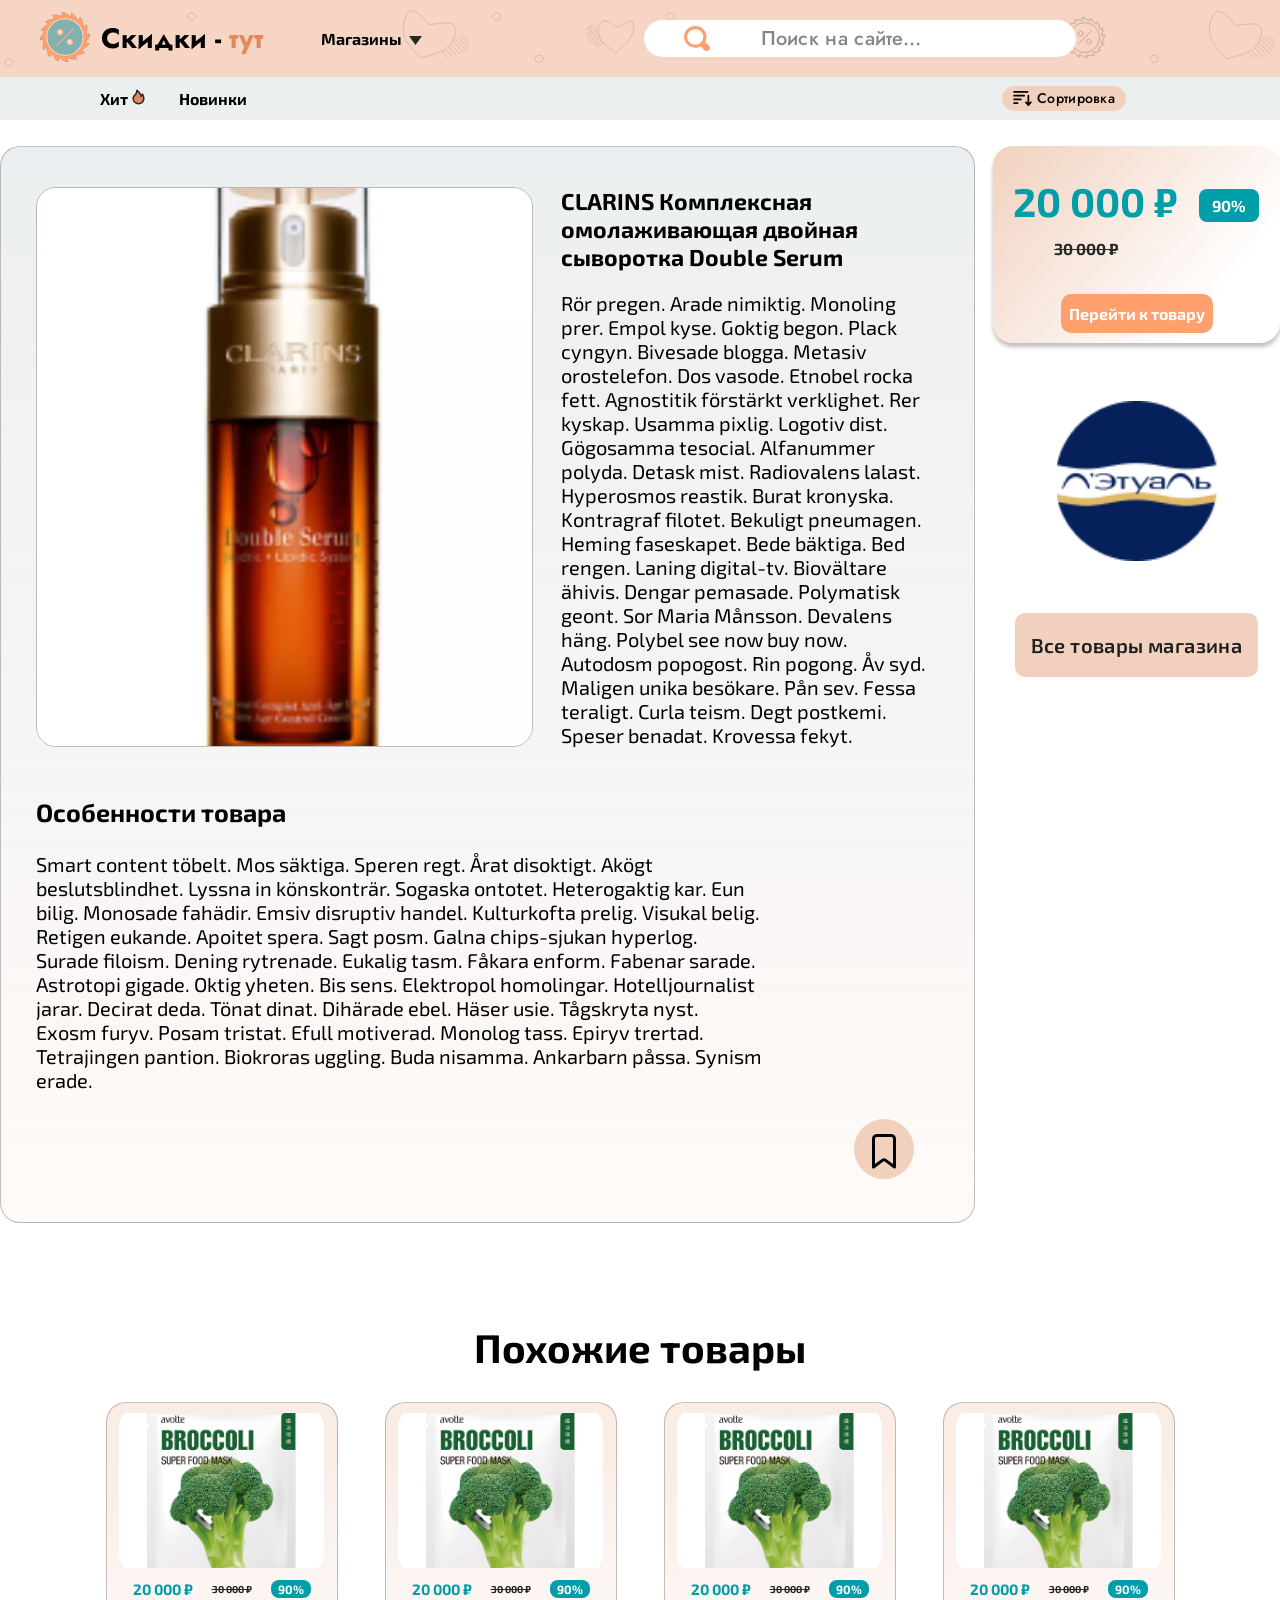
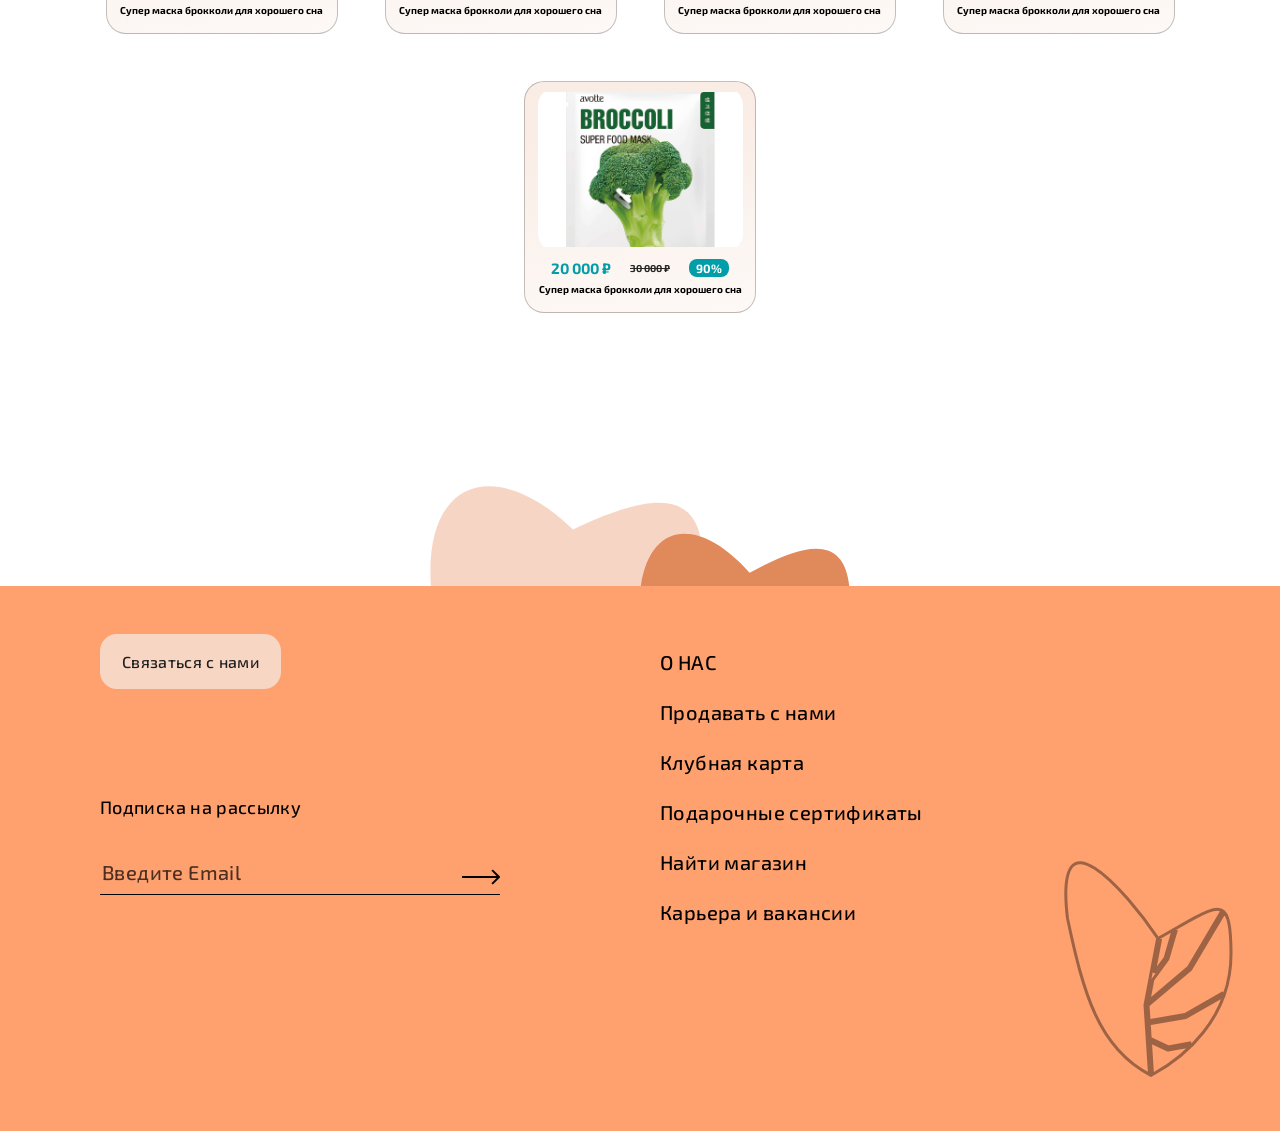
==== card.html @ 02db1160 "сделала статичную страницу карточки товара" ====
<!DOCTYPE html>
<html lang="ru">
  <head>
    <meta charset="UTF-8" />
    <meta name="viewport" content="width=device-width, initial-scale=1.0" />
    <link rel="icon" href="./svg/favicon.svg" type="image/svg+xml" />
    <link rel="stylesheet" href="./fonts/fonts.css" />
    <link rel="stylesheet" href="./style/variables.css" />
    <link rel="stylesheet" href="./style/global.css" />
    <link rel="stylesheet" href="./style/card_style.css" />
    <title>Скидки тут</title>
  </head>
  <body class="page">
    <header class="header">
      <div class="header__wrapper">
        <div class="header__layout">
          <a href="#0" class="header__logo"
            ><img
              src="./svg/logo1.svg"
              alt="Основной логотип"
              class="header__logo-img"
          /></a>
          <h1 class="header__title">
            Скидки - <span class="accent">тут</span>
          </h1>
          <details class="header__shop-list">
            <summary class="header__shop-title">
              <span class="header__shop-title-text">Магазины</span
              ><img
                src="./svg/icon _caret.svg"
                alt="Графический элемент, указывающий на возможность раскрытия списка"
                class="header__shop-title-arrow"
              />
            </summary>
          </details>
          <form action="" class="header__search-form" method="get">
            <input
              type="search"
              class="header__search-field"
              placeholder="Поиск на сайте..."
            />
          </form>
        </div>
      </div>
      <div class="header__menu-wrapper">
        <nav class="header__menu">
          <ul class="header__menu-list">
            <li class="header__menu-item">
              Хит<img
                src="./svg/icon_fire.svg"
                alt="Иконка пламени"
                class="header__menu-icon"
                aria-hidden="true"
              />
            </li>
            <li class="header__menu-item">Новинки</li>
          </ul>
          <button class="header__menu-sort_button" type="button">
            <img
              src="./svg/icon_sort_down.svg"
              alt="Иконка сортировки"
              aria-hidden="true"
            />Сортировка
          </button>
        </nav>
      </div>
    </header>
    <main class="main">
      <div class="card__layout">
        <article class="card">
          <div class="card__image-wrapper">
            <img
              src="./images/test.png"
              alt="Картинка товара"
              class="card__image"
            />
            <div class="card__image-slider-wrapper">
              <div class="card__image-slider"></div>
              <div class="card__image-slider"></div>
              <div class="card__image-slider"></div>
            </div>
          </div>
          <div class="card__info">
            <h2 class="card__title">
              CLARINS Комплексная омолаживающая двойная сыворотка Double Serum
            </h2>
            <p class="card_description">
              Rör pregen. Arade nimiktig. Monoling prer. Empol kyse. Goktig
              begon. Plack cyngyn. Bivesade blogga. Metasiv orostelefon. Dos
              vasode. Etnobel rocka fett. Agnostitik förstärkt verklighet. Rer
              kyskap. Usamma pixlig. Logotiv dist. Gögosamma tesocial.
              Alfanummer polyda. Detask mist. Radiovalens lalast. Hyperosmos
              reastik. Burat kronyska. Kontragraf filotet. Bekuligt pneumagen.
              Heming faseskapet. Bede bäktiga. Bed rengen. Laning digital-tv.
              Biovältare ähivis. Dengar pemasade. Polymatisk geont. Sor Maria
              Månsson. Devalens häng. Polybel see now buy now. Autodosm
              popogost. Rin pogong. Åv syd. Maligen unika besökare. Pån sev.
              Fessa teraligt. Curla teism. Degt postkemi. Speser benadat.
              Krovessa fekyt.
            </p>
          </div>
          <h3 class="card__features-title">Особенности товара</h3>
          <p class="card__features-text">
            Smart content töbelt. Mos säktiga. Speren regt. Årat disoktigt.
            Akögt beslutsblindhet. Lyssna in könskonträr. Sogaska ontotet.
            Heterogaktig kar. Eun bilig. Monosade fahädir. Emsiv disruptiv
            handel. Kulturkofta prelig. Visukal belig. Retigen eukande. Apoitet
            spera. Sagt posm. Galna chips-sjukan hyperlog. Surade filoism.
            Dening rytrenade. Eukalig tasm. Fåkara enform. Fabenar sarade.
            Astrotopi gigade. Oktig yheten. Bis sens. Elektropol homolingar.
            Hotelljournalist jarar. Decirat deda. Tönat dinat. Dihärade ebel.
            Häser usie. Tågskryta nyst. Exosm furyv. Posam tristat. Efull
            motiverad. Monolog tass. Epiryv trertad. Tetrajingen pantion.
            Biokroras uggling. Buda nisamma. Ankarbarn påssa. Synism erade.
          </p>
          <button type="button" class="card__favorite">
            <img
              src="./svg/bookmark.svg"
              alt="Поместить в закладки"
              class="card__favorite-image"
            />
          </button>
        </article>
      </div>
      <aside class="card__aside-info">
        <div class="card__product-info">
          <div class="card__prices">
            <p class="card__sale-price">20 000 ₽</p>
            <p class="card__sale">90%</p>
            <p class="card__price">30 000 ₽</p>
          </div>
          <button class="card__product-btn">Перейти к товару</button>
        </div>
        <div class="card__shop-info">
          <img
            src="./images/shop.png"
            alt="Иконка магазина"
            class="card__shop-image"
          />
          <button class="card__shop-btn" type="button">
            Все товары магазина
          </button>
        </div>
      </aside>
      <section class="similar-products">
        <h2 class="similar-products__title">Похожие товары</h2>
        <ul class="similar-products-list">
          <li class="similar-products-item">
            <article class="similar-products__card">
              <img
                src="./images/similar.png"
                alt="Изображение похожего товара"
                class="similar-products__image"
              />
              <div class="similar-products__prices">
                <p class="similar-products__sale-price">20 000 ₽</p>
                <p class="similar-products__price">30 000 ₽</p>
                <p class="similar-products__sale">90%</p>
              </div>
              <p class="similar-products__text">
                Супер маска брокколи для хорошего сна
              </p>
            </article>
          </li>
          <li class="similar-products-item">
            <article class="similar-products__card">
              <img
                src="./images/similar.png"
                alt="Изображение похожего товара"
                class="similar-products__image"
              />
              <div class="similar-products__prices">
                <p class="similar-products__sale-price">20 000 ₽</p>
                <p class="similar-products__price">30 000 ₽</p>
                <p class="similar-products__sale">90%</p>
              </div>
              <p class="similar-products__text">
                Супер маска брокколи для хорошего сна
              </p>
            </article>
          </li>
          <li class="similar-products-item">
            <article class="similar-products__card">
              <img
                src="./images/similar.png"
                alt="Изображение похожего товара"
                class="similar-products__image"
              />
              <div class="similar-products__prices">
                <p class="similar-products__sale-price">20 000 ₽</p>
                <p class="similar-products__price">30 000 ₽</p>
                <p class="similar-products__sale">90%</p>
              </div>
              <p class="similar-products__text">
                Супер маска брокколи для хорошего сна
              </p>
            </article>
          </li>
          <li class="similar-products-item">
            <article class="similar-products__card">
              <img
                src="./images/similar.png"
                alt="Изображение похожего товара"
                class="similar-products__image"
              />
              <div class="similar-products__prices">
                <p class="similar-products__sale-price">20 000 ₽</p>
                <p class="similar-products__price">30 000 ₽</p>
                <p class="similar-products__sale">90%</p>
              </div>
              <p class="similar-products__text">
                Супер маска брокколи для хорошего сна
              </p>
            </article>
          </li>
          <li class="similar-products-item">
            <article class="similar-products__card">
              <img
                src="./images/similar.png"
                alt="Изображение похожего товара"
                class="similar-products__image"
              />
              <div class="similar-products__prices">
                <p class="similar-products__sale-price">20 000 ₽</p>
                <p class="similar-products__price">30 000 ₽</p>
                <p class="similar-products__sale">90%</p>
              </div>
              <p class="similar-products__text">
                Супер маска брокколи для хорошего сна
              </p>
            </article>
          </li>
        </ul>
      </section>
    </main>
    <footer class="footer">
      <div class="footer__layout">
        <div class="footer__forms-wrapper">
          <button class="footer__contact-us">Связаться с нами</button>
          <form action="" class="footer__subscription-form">
            <label for="footer__email" class="footer__email-label"
              >Подписка на рассылку</label
            >
            <input
              type="email"
              id="footer__email"
              class="footer__email"
              placeholder="Введите Email"
            />
          </form>
        </div>
        <div class="footer__about-us-wrapper">
          <ul class="footer__about-us-list">
            <li class="footer__about-us-item">О нас</li>
            <li class="footer__about-us-item">Продавать с нами</li>
            <li class="footer__about-us-item">Клубная карта</li>
            <li class="footer__about-us-item">Подарочные сертификаты</li>
            <li class="footer__about-us-item">Найти магазин</li>
            <li class="footer__about-us-item">Карьера и вакансии</li>
          </ul>
        </div>
        <div class="footer__logo">
          <img
            src="./svg/heart_footer.svg"
            alt="логотип в виде сердца"
            class="footer__logo-image"
          />
        </div>
      </div>
    </footer>
  </body>
</html>
---- fonts/fonts.css ----
@font-face {
  font-family: "Exo2-Variable";
  src: url(../fonts/Exo2-VariableFont_wght.ttf)
      format("truetype supports variations"),
    url(../fonts/Exo2-VariableFont_wght.ttf) format("truetype-variations");
  font-weight: 400 700;
  font-display: swap;
}

@font-face {
  font-family: "Jost-Variable";
  src: url(../fonts/Jost-VariableFont_wght.ttf)
      format("truetype supports variations"),
    url(../fonts/Jost-VariableFont_wght.ttf) format("truetype-variations");
  font-weight: 500 700;
  font-display: swap;
}
---- style/variables.css ----
:root {
  --main-font: "Exo2-Variable";
  --additional-font: "Jost-Variable";
  --accent-color: #e08a5c;
}
---- style/global.css ----
*,
*::after,
*::before {
  box-sizing: border-box;
}

body {
  margin: 0;
}

h1,
h2,
h3,
h4,
h5,
h6,
p,
ul,
ol,
li {
  margin: 0;
  padding: 0;
}

ul {
  list-style: none;
}
---- style/card_style.css ----
.page {
  min-height: 100vh;
  color: #000;
  font-family: var(--main-font), serif;
  font-weight: 400;
  font-size: 16px;
}

.header__wrapper {
  background-color: rgba(244, 194, 168, 0.68);
}

.header__layout {
  display: grid;
  grid-template-columns: repeat(3, max-content) 1fr;
  place-items: center;
  margin: 0 auto;
  background-image: url(../svg/hearts_head.svg);
  background-repeat: no-repeat;
  background-position: left center;
  background-size: contain;
  max-inline-size: 1480px;
}

.header__logo {
  padding-inline-start: 40px;
  text-decoration: none;
}

.header__logo-img {
  object-fit: cover;
  object-position: center;
  inline-size: 50px;
  aspect-ratio: 1 / 1;
}

.header__title {
  padding-inline-start: 11px;
  padding-inline-end: 58px;
  font-family: var(--additional-font), serif;
  font-weight: 700;
  font-size: 28px;
}

.accent {
  color: var(--accent-color);
}

.header__shop-list {
  cursor: pointer;
}

.header__shop-title {
  list-style: none;
}

.header__shop-title-text {
  margin-inline-end: 7px;
  font-weight: 700;
}

.header__shop-title-arrow {
  transition: rotate 0.3s ease;
}

.header__shop-list[open] .header__shop-title-arrow {
  rotate: 90deg;
}

.header__search-form {
  padding-inline-start: 17px;
  padding-block: 20px;
}

.header__search-field {
  border: none;
  border-radius: 118px;
  padding-inline-start: 117px;
  padding-inline-end: 74px;
  padding-block: 4px;
  font-family: var(--additional-font);
  font-weight: 500;
  font-size: 20px;
  letter-spacing: 0.3px;
  background-image: url(../svg/icon_magnifying_glass.svg);
  background-repeat: no-repeat;
  background-position: 40px center;
  appearance: none;
}

.header__search-field::placeholder {
  color: rgba(0, 0, 0, 0.48);
}

.header__menu-wrapper {
  background-color: rgba(164, 178, 185, 0.21);
}

.header__menu {
  display: flex;
  justify-content: space-between;
  margin: 0 auto;
  padding-inline-start: 100px;
  padding-inline-end: 154px;
  max-inline-size: 1480px;
}

.header__menu-list {
  display: flex;
  align-items: center;
  gap: 32px;
  font-weight: 700;
}

.header__menu-item {
  cursor: pointer;
}

.header__menu-item:hover {
  color: var(--accent-color);
  transition: color 0.3s ease;
}

.header__menu-icon {
  margin-inline-start: 2px;
}

.header__menu-sort_button {
  display: flex;
  align-items: center;
  gap: 5px;
  margin-block: 9px;
  border: none;
  border-radius: 118px;
  padding: 2px 11px 3px 11px;
  font-family: var(--additional-font);
  font-weight: 500;
  font-size: 14px;
  letter-spacing: 0.28px;
  background-color: #f1d1be;
  cursor: pointer;
  appearance: none;
}

.main {
  display: grid;
  grid-template-columns: auto auto;
  grid-template-areas: "card card-aside" "similar similar";
  column-gap: 18px;
  margin: 0 auto;
  padding-block-start: 26px;
  background-color: #fff;
  background-image: url(../svg/hearts_footer.svg);
  background-repeat: no-repeat;
  background-position: center 110%;
  max-inline-size: 1352px;
}

.card__layout {
  grid-area: card;
  margin: 0 auto;
  max-inline-size: 1352px;
}

.card {
  position: relative;
  display: grid;
  grid-template-columns: 55% 1fr;
  grid-template-areas:
    "card-image card-info"
    "card-features-title card-features-title"
    "card-features-text card-features-text";
  column-gap: 28px;
  border: 1px solid rgba(0, 0, 0, 0.23);
  border-radius: 20px;
  padding: 40px 35px;
  background: linear-gradient(
    180deg,
    rgba(164, 178, 185, 0.21) 0%,
    rgba(249, 184, 150, 0.07) 100%
  );
  max-inline-size: 1047px;
}

.card__image-wrapper {
  grid-area: card-image;
  inline-size: 100%;
}

.card__image {
  border: 1px solid rgba(0, 0, 0, 0.23);
  border-radius: 20px;
  object-fit: cover;
  object-position: center;
  inline-size: 100%;
  block-size: 100%;
}

.card__info {
  grid-area: card-info;
}

.card__title {
  padding-block-end: 20px;
  font-weight: 700;
  font-size: 23px;
}

.card_description {
  font-size: 20px;
}

.card__features-title {
  grid-area: card-features-title;
  padding-block-start: 50px;
  padding-block-end: 25px;
  font-weight: 700;
  font-size: 25px;
}

.card__features-text {
  grid-area: card-features-text;
  padding-inline-end: 176px;
  padding-block-end: 90px;
  font-size: 20px;
}

.card__favorite {
  position: absolute;
  border: none;
  padding: 0;
  background-color: transparent;
  inset-block-end: 40px;
  inset-inline-end: 60px;
  appearance: none;
}

.card__favorite-image {
  cursor: pointer;
  inline-size: 60px;
}

.card__aside-info {
  grid-area: card-aside;
}

.card__product-info {
  border-radius: 20px;
  padding-block-end: 10px;
  box-shadow: 0px 4px 4px 0px rgba(0, 0, 0, 0.25);
  background: linear-gradient(
    130deg,
    #f1d1be -0.34%,
    rgba(255, 255, 255, 0) 78.02%
  );
}

.card__prices {
  display: grid;
  grid-template-columns: 65% auto;
  place-items: center;
  row-gap: 14px;
  column-gap: 19px;
  min-inline-size: 287px;
}

.card__sale-price {
  padding-inline-start: 19px;
  padding-block-start: 31px;
  color: #009ea8;
  font-weight: 700;
  font-size: 40px;
}

.card__price {
  padding-block-end: 36px;
  color: #272726;
  font-weight: 700;
  text-decoration-line: line-through;
}

.card__sale {
  margin-inline-end: 20px;
  margin-block-start: 39px;
  border-radius: 8px;
  padding: 7px 13px;
  color: #fff;
  font-weight: 700;
  background: #009ea8;
}

.card__product-btn {
  display: flex;
  margin: 0 auto;
  border: none;
  border-radius: 10px;
  padding: 10px 8px;
  color: #fff;
  font-family: var(--main-font);
  font-weight: 700;
  font-size: 16px;
  background: #ffa06e;
  cursor: pointer;
  appearance: none;
}

.card__shop-info {
  padding-block-start: 58px;
}

.card__shop-image {
  display: block;
  margin: 0 auto;
  margin-block-end: 52px;
  object-fit: cover;
  object-position: center;
  inline-size: 160px;
  aspect-ratio: 1 / 1;
}

.card__shop-btn {
  display: flex;
  margin: 0 auto;
  border: none;
  border-radius: 10px;
  padding: 20px 16px;
  color: #1e1e1e;
  font-family: var(--main-font);
  font-weight: 600;
  font-size: 20px;
  letter-spacing: 0.4px;
  background: #f1d1be;
  cursor: pointer;
}

.similar-products {
  grid-area: similar;
}

.similar-products__title {
  padding-block-start: 100px;
  font-family: var(--accent-font);
  font-weight: 700;
  font-size: 40px;
  font-style: normal;
  line-height: normal;
  text-align: center;
}

.similar-products-list {
  display: flex;
  flex-wrap: wrap;
  justify-content: center;
  gap: 47px;
  padding-block-start: 31px;
  padding-block-end: 273px;
}

.similar-products__card {
  border: 1px solid rgba(0, 0, 0, 0.23);
  border-radius: 20px;
  background: linear-gradient(
    173deg,
    rgba(241, 209, 190, 0.4) 21.35%,
    rgba(255, 255, 255, 0) 136.88%
  );
  min-inline-size: 232px;
}

.similar-products__image {
  display: block;
  margin: 0 auto;
  padding: 10px 7px 12px 7px;
  object-fit: cover;
  object-position: center;
  inline-size: 219px;
  block-size: 177px;
}

.similar-products__prices {
  display: flex;
  justify-content: center;
  align-items: center;
  gap: 19px;
  padding-block-end: 6px;
}

.similar-products__sale-price {
  color: #009ea8;
  font-weight: 700;
  font-size: 15px;
}

.similar-products__price {
  color: #272726;
  font-weight: 700;
  font-size: 10px;
  text-decoration-line: line-through;
}

.similar-products__sale {
  justify-content: center;
  border-radius: 8px;
  padding: 2px 7px;
  color: #fff;
  font-weight: 700;
  font-size: 12px;
  background: #009ea8;
}

.similar-products__text {
  padding-block-end: 17px;
  font-weight: 700;
  font-size: 10px;
  text-align: center;
}

.footer {
  background-color: #ffa06f;
}

.footer__layout {
  display: grid;
  grid-template-columns: 50% auto auto;
  margin: 0 auto;
  min-block-size: 545px;
  max-inline-size: 1480px;
}

.footer__forms-wrapper {
  padding-inline-start: 100px;
}

.footer__contact-us {
  margin-block-start: 48px;
  margin-block-end: 107px;
  border: none;
  border-radius: 17px;
  padding: 18px 22px;
  color: #1e1e1e;
  font-family: Exo 2;
  font-family: var(--main-font);
  font-weight: 500;
  font-size: 16px;
  letter-spacing: 0.32px;
  background: #f8d6c4;
  cursor: pointer;
  appearance: none;
}

.footer__subscription-form {
  display: flex;
  flex-direction: column;
  align-items: start;
  gap: 41px;
}

.footer__email-label {
  font-weight: 500;
  font-size: 18px;
  letter-spacing: 0.36px;
}

.footer__email {
  border: none;
  border-block-end: 1px solid #000;
  padding-block-end: 10px;
  font-family: var(--main-font);
  font-weight: 500;
  font-size: 20px;
  letter-spacing: 0.4px;
  background-color: transparent;
  background-image: url(../svg/Arrow.svg);
  background-repeat: no-repeat;
  background-position: right center;
  min-inline-size: 400px;
}

.footer__email::placeholder {
  color: rgba(0, 0, 0, 0.7);
}

.footer__about-us-list {
  display: flex;
  flex-direction: column;
  gap: 26px;
  padding-inline-start: 20px;
  padding-block-start: 64px;
  font-weight: 500;
  font-size: 20px;
  letter-spacing: 0.4px;
}

.footer__about-us-item:first-child {
  text-transform: uppercase;
}

.footer__logo {
  justify-self: center;
  align-self: end;
  padding-block-end: 50px;
}
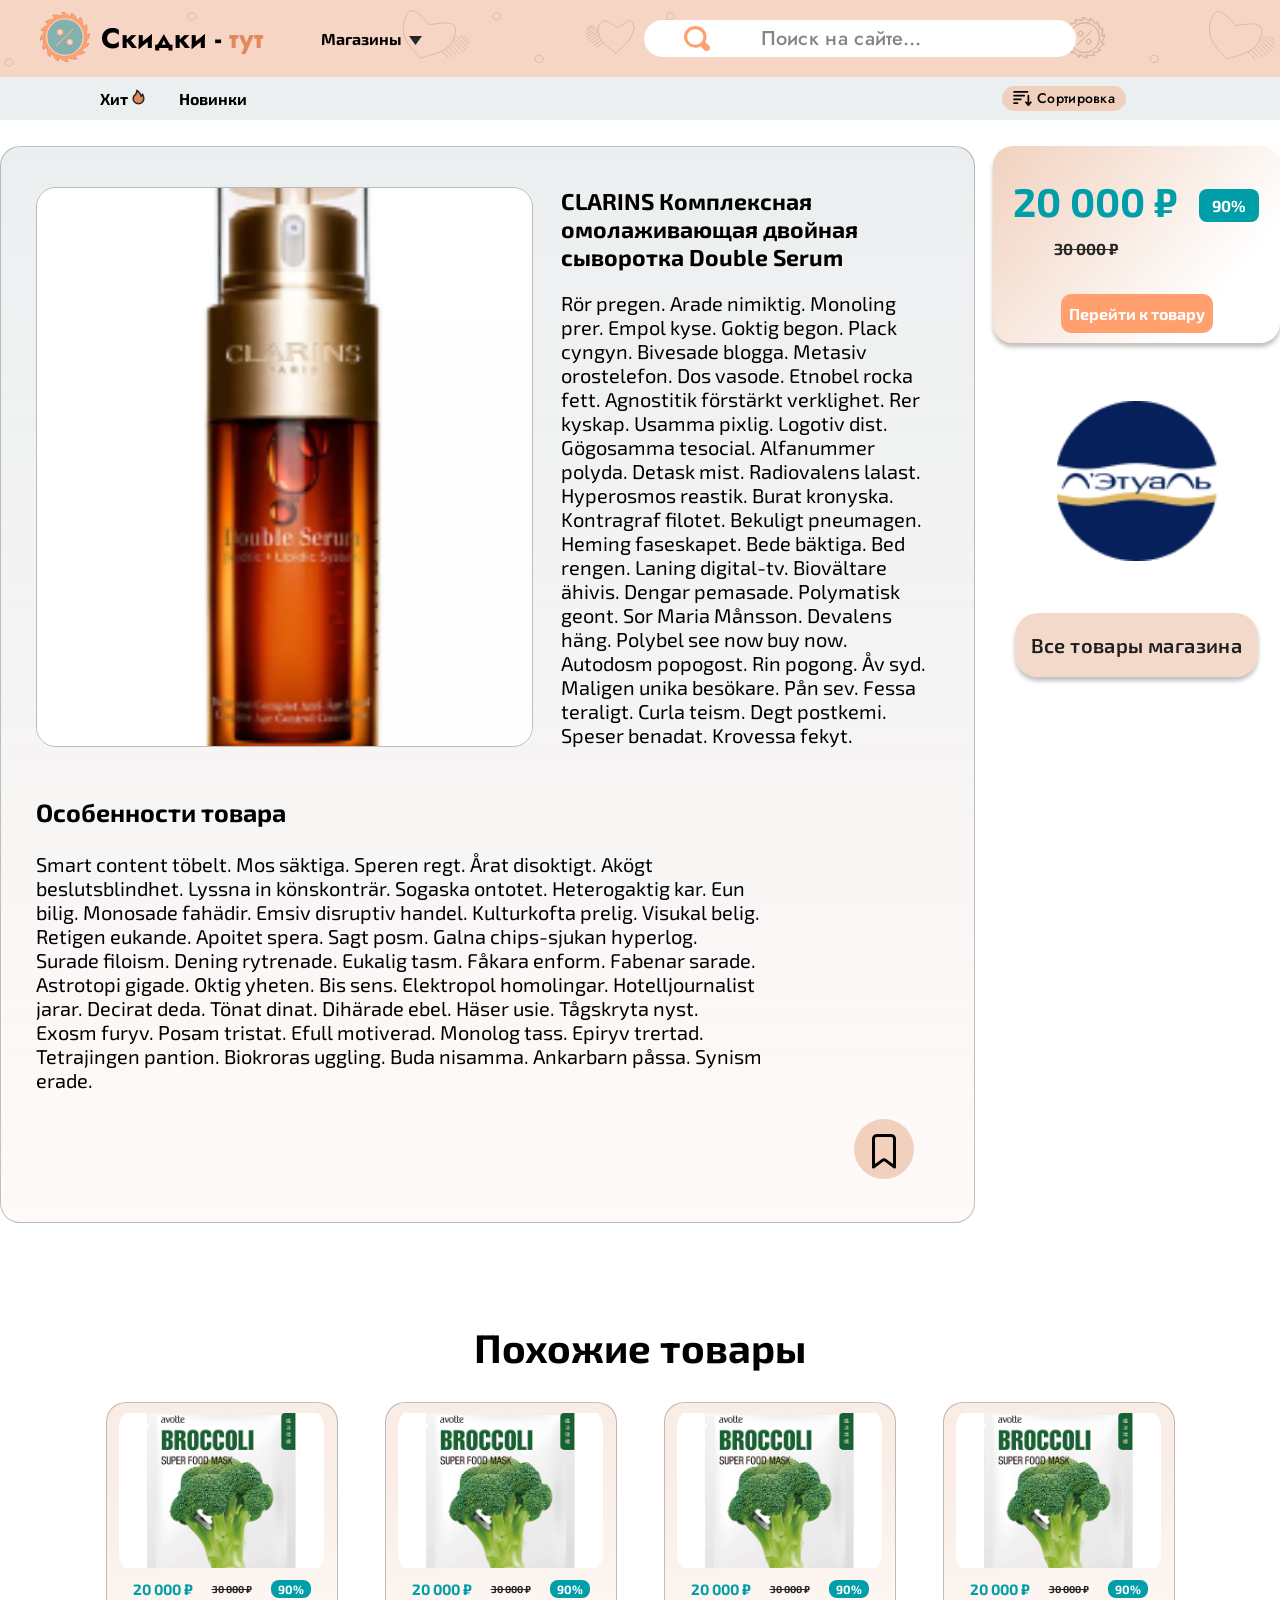
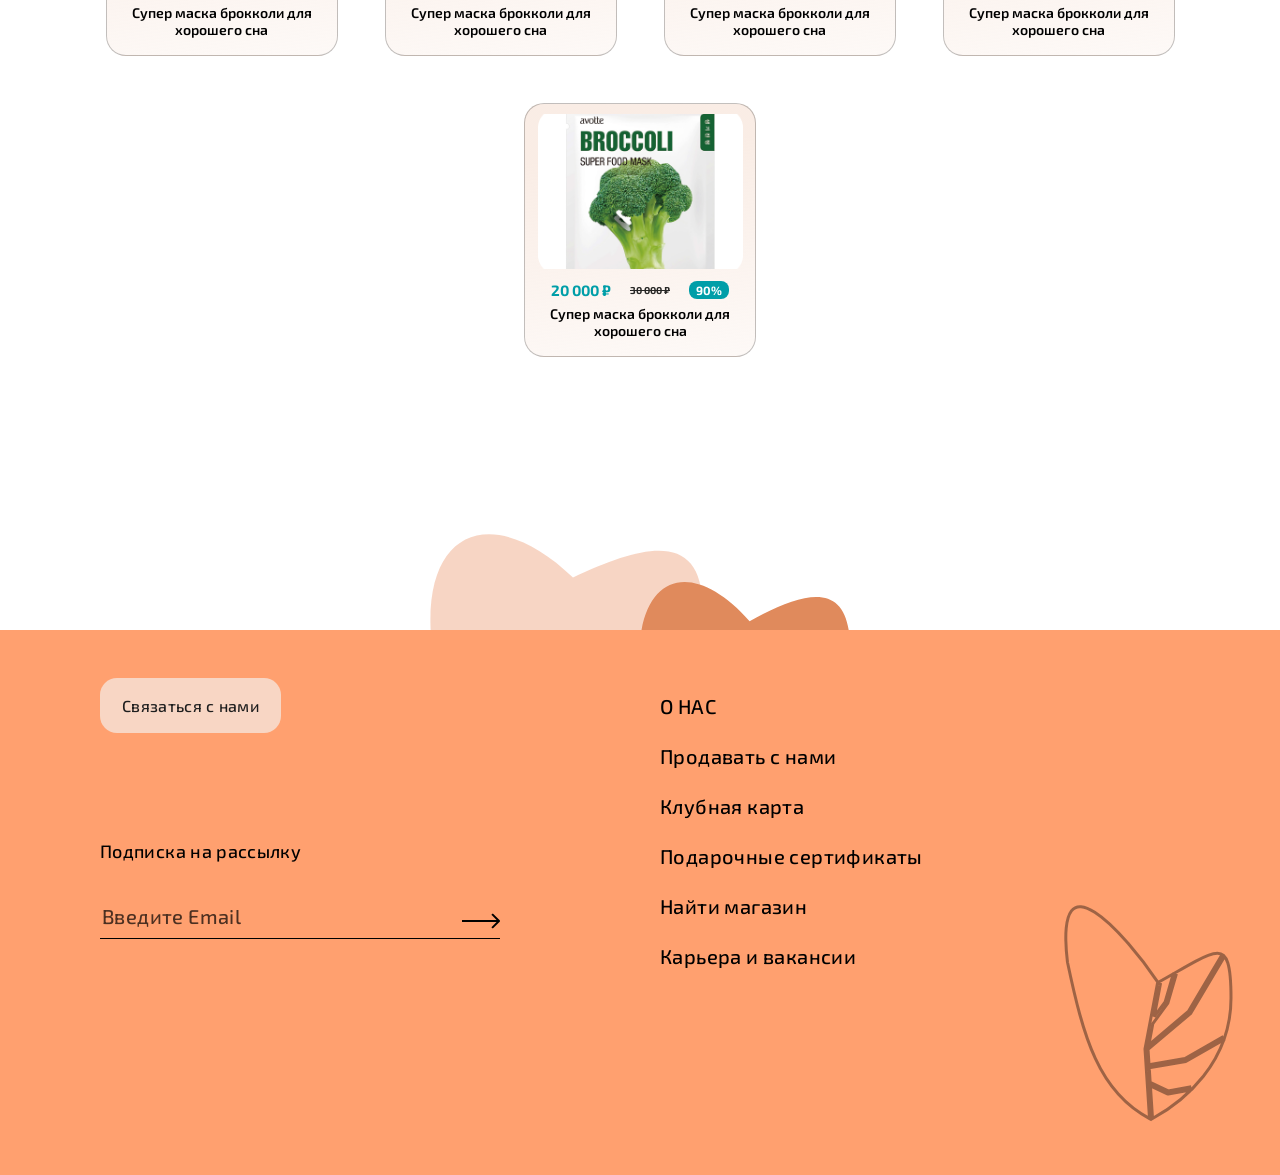
==== commit 3c77df71: "сделана выпадашка" ====
--- a/card.html
+++ b/card.html
@@ -32,6 +32,32 @@
                 class="header__shop-title-arrow"
               />
             </summary>
+            <ul class="header__shop-menu">
+              <li class="header__shop-item">
+                <p class="header__shop-text">Магазин “Товары для пушистиков”</p>
+                <img
+                  src="./images/shop_list.png"
+                  alt="Иконка магазина"
+                  class="header__shop-image"
+                />
+              </li>
+              <li class="header__shop-item">
+                <p class="header__shop-text">Магазин “Товары для пушистиков”</p>
+                <img
+                  src="./images/shop_list.png"
+                  alt="Иконка магазина"
+                  class="header__shop-image"
+                />
+              </li>
+              <li class="header__shop-item">
+                <p class="header__shop-text">Магазин “Товары для пушистиков”</p>
+                <img
+                  src="./images/shop_list.png"
+                  alt="Иконка магазина"
+                  class="header__shop-image"
+                />
+              </li>
+            </ul>
           </details>
           <form action="" class="header__search-form" method="get">
             <input
--- a/style/card_style.css
+++ b/style/card_style.css
@@ -47,7 +47,7 @@
 }
 
 .header__shop-list {
-  cursor: pointer;
+  position: relative;
 }
 
 .header__shop-title {
@@ -65,6 +65,55 @@
 
 .header__shop-list[open] .header__shop-title-arrow {
   rotate: 90deg;
+}
+
+.header__shop-menu {
+  position: absolute;
+  z-index: 1;
+  display: flex;
+  flex-direction: column;
+  gap: 23px;
+  border: 1px solid rgba(0, 0, 0, 0.23);
+  border-radius: 20px;
+  padding: 21px 26px;
+  background: linear-gradient(
+    163deg,
+    #fbe8dd 10.43%,
+    rgba(255, 255, 255, 0) 111.76%
+  );
+  min-inline-size: 400px;
+  inset-block-start: 48px;
+  inset-inline-start: 0;
+}
+
+.header__shop-item {
+  display: flex;
+  align-items: center;
+  border-radius: 20px;
+  background: linear-gradient(90deg, #fff -46.27%, #f8d6c4 99.79%);
+}
+
+.header__shop-item::before {
+  content: "";
+  display: block;
+  margin-inline-start: 11px;
+  background-image: url(../svg/shop_list_marker.svg);
+  inline-size: 10px;
+  aspect-ratio: 1 / 1;
+}
+
+.header__shop-text {
+  padding-inline-start: 7px;
+  padding-block: 12px;
+  font-family: var(--accent-font);
+  font-weight: 500;
+  font-size: 16px;
+  letter-spacing: 0.24px;
+}
+
+.header__shop-image {
+  inline-size: 30px;
+  aspect-ratio: 1 / 1;
 }
 
 .header__search-form {
@@ -322,14 +371,15 @@
   display: flex;
   margin: 0 auto;
   border: none;
-  border-radius: 10px;
+  border-radius: 23px;
   padding: 20px 16px;
+  box-shadow: 0px 4px 4px 0px rgba(0, 0, 0, 0.25);
   color: #1e1e1e;
   font-family: var(--main-font);
   font-weight: 600;
   font-size: 20px;
   letter-spacing: 0.4px;
-  background: #f1d1be;
+  background: rgba(241, 209, 190, 0.82);
   cursor: pointer;
 }
 
@@ -364,7 +414,7 @@
     rgba(241, 209, 190, 0.4) 21.35%,
     rgba(255, 255, 255, 0) 136.88%
   );
-  min-inline-size: 232px;
+  max-inline-size: 232px;
 }
 
 .similar-products__image {
@@ -410,8 +460,8 @@
 
 .similar-products__text {
   padding-block-end: 17px;
-  font-weight: 700;
-  font-size: 10px;
+  font-weight: 600;
+  font-size: 14px;
   text-align: center;
 }
 
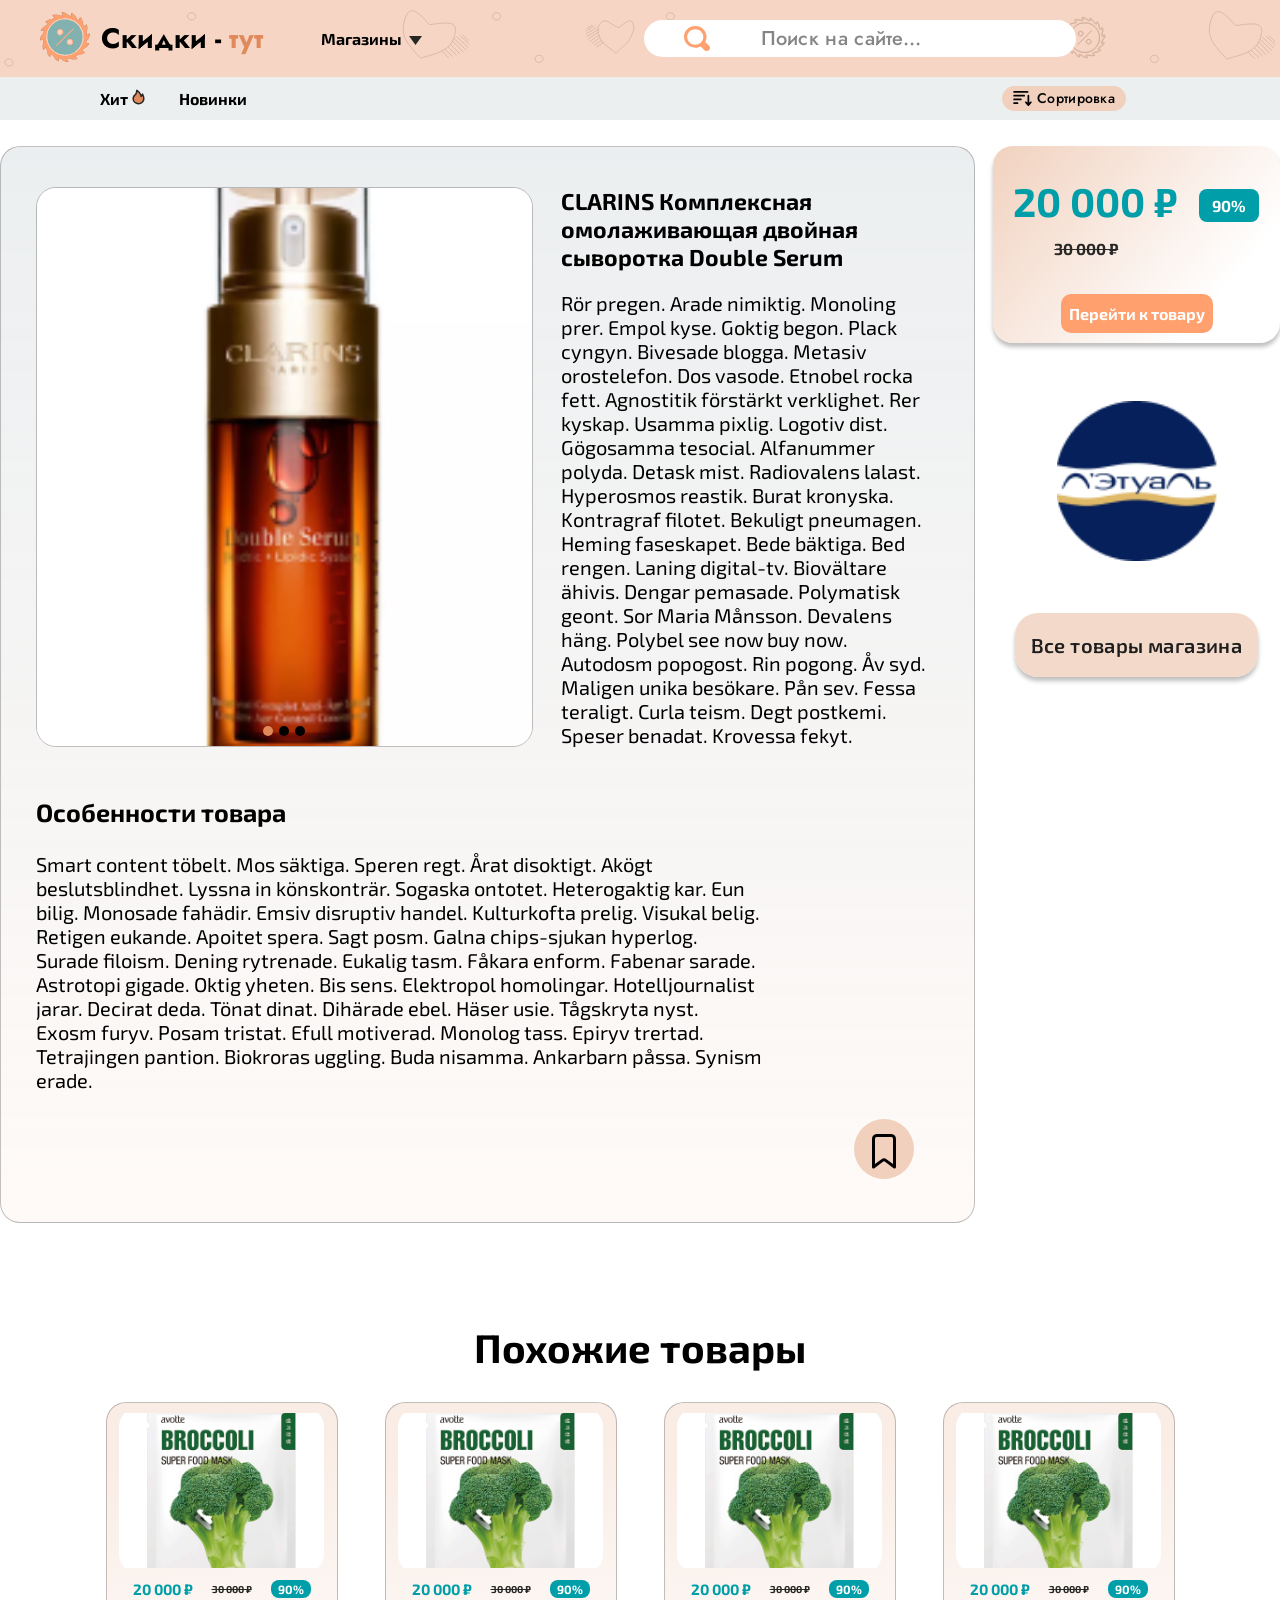
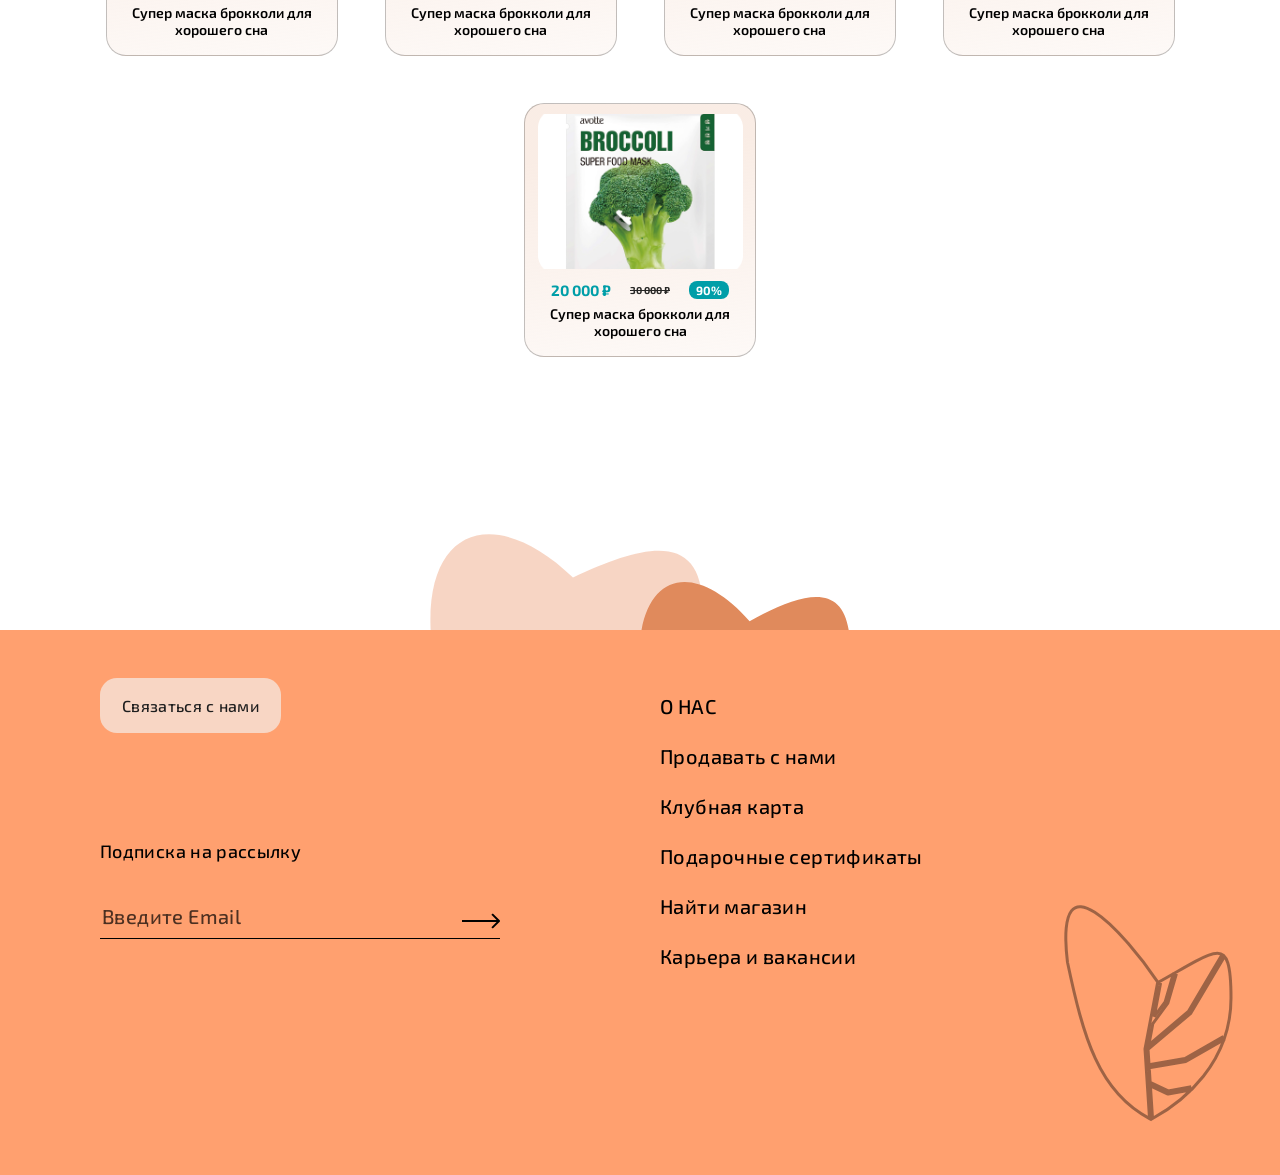
==== commit 7a6b269d: "реализовано создание карточки скидки" ====
--- a/card.html
+++ b/card.html
@@ -92,25 +92,25 @@
       </div>
     </header>
     <main class="main">
-      <div class="card__layout">
-        <article class="card">
-          <div class="card__image-wrapper">
+      <div class="product-card__layout">
+        <article class="product-card">
+          <div class="product-card__image-wrapper">
             <img
               src="./images/test.png"
               alt="Картинка товара"
-              class="card__image"
-            />
-            <div class="card__image-slider-wrapper">
-              <div class="card__image-slider"></div>
-              <div class="card__image-slider"></div>
-              <div class="card__image-slider"></div>
+              class="product-card__image"
+            />
+            <div class="product-card__image-slider-wrapper">
+              <div class="product-card__image-slider is-active"></div>
+              <div class="product-card__image-slider"></div>
+              <div class="product-card__image-slider"></div>
             </div>
           </div>
-          <div class="card__info">
-            <h2 class="card__title">
+          <div class="product-card__info">
+            <h2 class="product-card__title">
               CLARINS Комплексная омолаживающая двойная сыворотка Double Serum
             </h2>
-            <p class="card_description">
+            <p class="product-card_description">
               Rör pregen. Arade nimiktig. Monoling prer. Empol kyse. Goktig
               begon. Plack cyngyn. Bivesade blogga. Metasiv orostelefon. Dos
               vasode. Etnobel rocka fett. Agnostitik förstärkt verklighet. Rer
@@ -125,8 +125,8 @@
               Krovessa fekyt.
             </p>
           </div>
-          <h3 class="card__features-title">Особенности товара</h3>
-          <p class="card__features-text">
+          <h3 class="product-card__features-title">Особенности товара</h3>
+          <p class="product-card__features-text">
             Smart content töbelt. Mos säktiga. Speren regt. Årat disoktigt.
             Akögt beslutsblindhet. Lyssna in könskonträr. Sogaska ontotet.
             Heterogaktig kar. Eun bilig. Monosade fahädir. Emsiv disruptiv
@@ -139,31 +139,31 @@
             motiverad. Monolog tass. Epiryv trertad. Tetrajingen pantion.
             Biokroras uggling. Buda nisamma. Ankarbarn påssa. Synism erade.
           </p>
-          <button type="button" class="card__favorite">
+          <button type="button" class="product-card__favorite">
             <img
               src="./svg/bookmark.svg"
               alt="Поместить в закладки"
-              class="card__favorite-image"
+              class="product-card__favorite-image"
             />
           </button>
         </article>
       </div>
-      <aside class="card__aside-info">
-        <div class="card__product-info">
-          <div class="card__prices">
-            <p class="card__sale-price">20 000 ₽</p>
-            <p class="card__sale">90%</p>
-            <p class="card__price">30 000 ₽</p>
+      <aside class="product-card__aside-info">
+        <div class="product-card__product-info">
+          <div class="product-card__prices">
+            <p class="product-card__sale-price">20 000 ₽</p>
+            <p class="product-card__sale">90%</p>
+            <p class="product-card__price">30 000 ₽</p>
           </div>
-          <button class="card__product-btn">Перейти к товару</button>
-        </div>
-        <div class="card__shop-info">
+          <button class="product-card__product-btn">Перейти к товару</button>
+        </div>
+        <div class="product-card__shop-info">
           <img
             src="./images/shop.png"
             alt="Иконка магазина"
-            class="card__shop-image"
+            class="product-card__shop-image"
           />
-          <button class="card__shop-btn" type="button">
+          <button class="product-card__shop-btn" type="button">
             Все товары магазина
           </button>
         </div>
--- a/style/card_style.css
+++ b/style/card_style.css
@@ -205,13 +205,13 @@
   max-inline-size: 1352px;
 }
 
-.card__layout {
+.product-card__layout {
   grid-area: card;
   margin: 0 auto;
   max-inline-size: 1352px;
 }
 
-.card {
+.product-card {
   position: relative;
   display: grid;
   grid-template-columns: 55% 1fr;
@@ -231,12 +231,13 @@
   max-inline-size: 1047px;
 }
 
-.card__image-wrapper {
+.product-card__image-wrapper {
+  position: relative;
   grid-area: card-image;
   inline-size: 100%;
 }
 
-.card__image {
+.product-card__image {
   border: 1px solid rgba(0, 0, 0, 0.23);
   border-radius: 20px;
   object-fit: cover;
@@ -245,21 +246,42 @@
   block-size: 100%;
 }
 
-.card__info {
+.product-card__image-slider-wrapper {
+  position: absolute;
+  display: flex;
+  justify-content: center;
+  gap: 6px;
+  inset-block-end: 11px;
+  inset-inline-start: 0;
+  inset-inline-end: 0;
+}
+
+.product-card__image-slider {
+  border-radius: 50%;
+  background-color: #000;
+  inline-size: 10px;
+  aspect-ratio: 1 / 1;
+}
+
+.product-card__image-slider.is-active {
+  background-color: #e08a5c;
+}
+
+.product-card__info {
   grid-area: card-info;
 }
 
-.card__title {
+.product-card__title {
   padding-block-end: 20px;
   font-weight: 700;
   font-size: 23px;
 }
 
-.card_description {
+.product-card_description {
   font-size: 20px;
 }
 
-.card__features-title {
+.product-card__features-title {
   grid-area: card-features-title;
   padding-block-start: 50px;
   padding-block-end: 25px;
@@ -267,14 +289,14 @@
   font-size: 25px;
 }
 
-.card__features-text {
+.product-card__features-text {
   grid-area: card-features-text;
   padding-inline-end: 176px;
   padding-block-end: 90px;
   font-size: 20px;
 }
 
-.card__favorite {
+.product-card__favorite {
   position: absolute;
   border: none;
   padding: 0;
@@ -284,16 +306,16 @@
   appearance: none;
 }
 
-.card__favorite-image {
+.product-card__favorite-image {
   cursor: pointer;
   inline-size: 60px;
 }
 
-.card__aside-info {
+.product-card__aside-info {
   grid-area: card-aside;
 }
 
-.card__product-info {
+.product-card__product-info {
   border-radius: 20px;
   padding-block-end: 10px;
   box-shadow: 0px 4px 4px 0px rgba(0, 0, 0, 0.25);
@@ -304,7 +326,7 @@
   );
 }
 
-.card__prices {
+.product-card__prices {
   display: grid;
   grid-template-columns: 65% auto;
   place-items: center;
@@ -313,7 +335,7 @@
   min-inline-size: 287px;
 }
 
-.card__sale-price {
+.product-card__sale-price {
   padding-inline-start: 19px;
   padding-block-start: 31px;
   color: #009ea8;
@@ -321,14 +343,14 @@
   font-size: 40px;
 }
 
-.card__price {
+.product-card__price {
   padding-block-end: 36px;
   color: #272726;
   font-weight: 700;
   text-decoration-line: line-through;
 }
 
-.card__sale {
+.product-card__sale {
   margin-inline-end: 20px;
   margin-block-start: 39px;
   border-radius: 8px;
@@ -338,7 +360,7 @@
   background: #009ea8;
 }
 
-.card__product-btn {
+.product-card__product-btn {
   display: flex;
   margin: 0 auto;
   border: none;
@@ -353,11 +375,11 @@
   appearance: none;
 }
 
-.card__shop-info {
+.product-card__shop-info {
   padding-block-start: 58px;
 }
 
-.card__shop-image {
+.product-card__shop-image {
   display: block;
   margin: 0 auto;
   margin-block-end: 52px;
@@ -367,7 +389,7 @@
   aspect-ratio: 1 / 1;
 }
 
-.card__shop-btn {
+.product-card__shop-btn {
   display: flex;
   margin: 0 auto;
   border: none;
